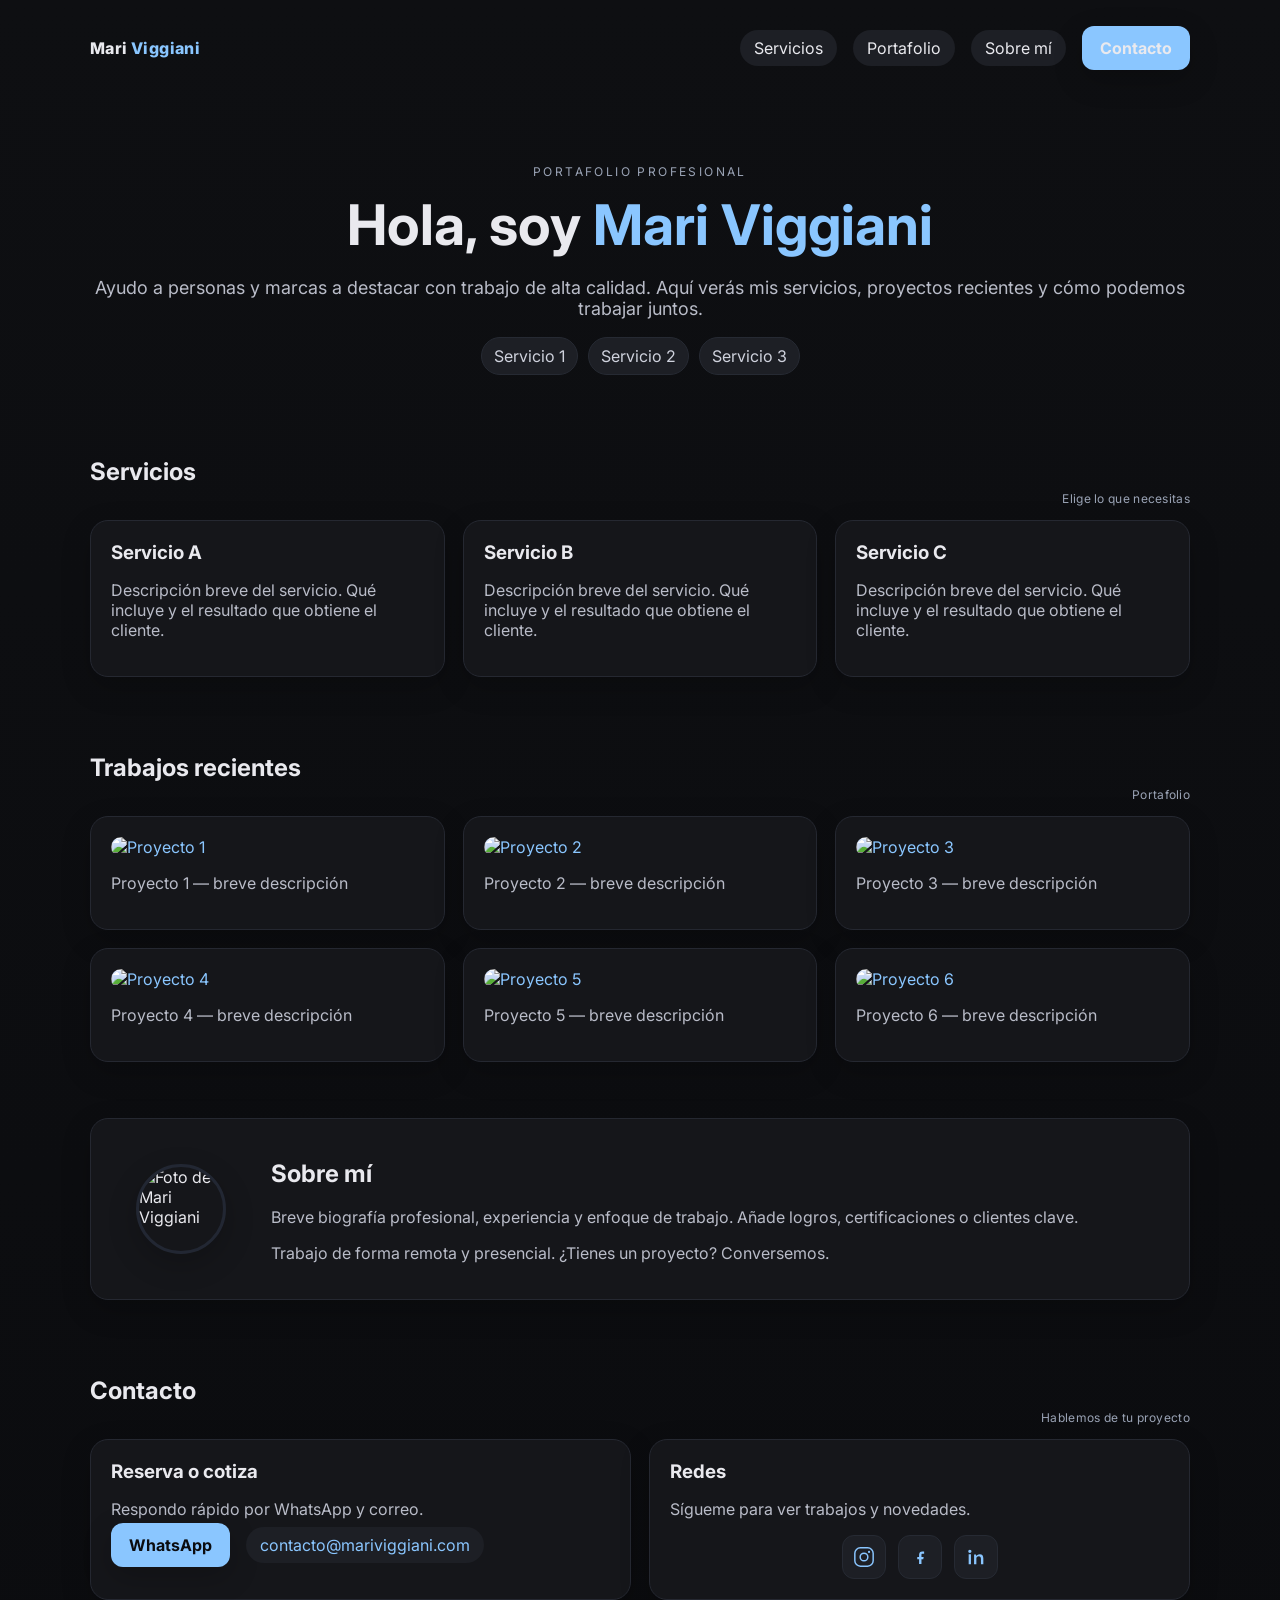
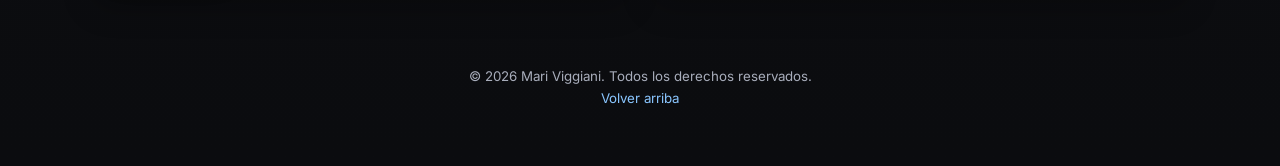
==== index.html @ 06b3e7a8 "Create index.html" ====
<!doctype html>
<html lang="es">
<head>
  <meta charset="utf-8" />
  <meta name="viewport" content="width=device-width, initial-scale=1" />

  <title>Mari Viggiani — Portafolio Profesional</title>
  <meta name="description" content="Portafolio profesional de Mari Viggiani. Servicios, trabajos, contacto y redes." />
  <meta name="author" content="Mari Viggiani" />

  <!-- Open Graph (para compartir en redes) -->
  <meta property="og:title" content="Mari Viggiani — Portafolio Profesional" />
  <meta property="og:description" content="Conoce mis servicios y trabajos recientes." />
  <meta property="og:type" content="website" />
  <meta property="og:url" content="https://www.mariviggiani.com" />
  <!-- Reemplaza por tu imagen -->
  <meta property="og:image" content="https://www.mariviggiani.com/images/cover.jpg" />

  <!-- Fuente bonita y ligera -->
  <link rel="preconnect" href="https://fonts.googleapis.com">
  <link rel="preconnect" href="https://fonts.gstatic.com" crossorigin>
  <link href="https://fonts.googleapis.com/css2?family=Inter:wght@300;400;600;800&display=swap" rel="stylesheet">

  <!-- Estilos mínimos en línea para simplificar el despliegue -->
  <style>
    :root{
      --bg:#0f0f11; --card:#15161a; --soft:#1d1f25; --text:#e9e9ee; --muted:#b9bcc8; --brand:#8ac6ff;
      --radius:18px; --shadow:0 10px 30px rgba(0,0,0,.2);
    }
    *{box-sizing:border-box}
    html,body{margin:0; padding:0; font-family:Inter,system-ui,-apple-system,Segoe UI,Roboto,Ubuntu,"Helvetica Neue",Arial; color:var(--text); background:linear-gradient(180deg,#0e0f12,#0b0c0f);}
    a{color:var(--brand); text-decoration:none}
    img{max-width:100%; display:block; border-radius:12px}
    .container{width:min(1100px,92%); margin-inline:auto}
    header{padding:26px 0}
    .nav{display:flex; align-items:center; justify-content:space-between; gap:12px}
    .logo{font-weight:800; letter-spacing:.4px}
    .pill{background:var(--soft); padding:8px 14px; border-radius:999px}
    .nav a{color:var(--text)}
    .menu{display:flex; gap:16px; align-items:center}
    .btn{background:var(--brand); color:#0b0c0f; padding:12px 18px; border-radius:12px; font-weight:700; box-shadow:var(--shadow)}
    .hero{padding:56px 0 34px; text-align:center}
    h1{font-size:clamp(34px,6vw,56px); margin:6px 0 10px}
    .lead{color:var(--muted); font-size:clamp(16px,2.6vw,18px)}
    .chips{display:flex; gap:10px; flex-wrap:wrap; justify-content:center; margin-top:16px}
    .chip{background:var(--soft); padding:8px 12px; border:1px solid #262a33; border-radius:999px; color:#cfd2dd}
    .grid{display:grid; gap:18px}
    .grid-3{grid-template-columns:repeat(3,1fr)}
    .grid-2{grid-template-columns:repeat(2,1fr)}
    @media (max-width:900px){ .grid-3{grid-template-columns:1fr 1fr} }
    @media (max-width:640px){ .grid-3, .grid-2{grid-template-columns:1fr} }

    section{padding:28px 0}
    .card{background:var(--card); border:1px solid #252831; border-radius:var(--radius); padding:20px; box-shadow:var(--shadow)}
    .card h3{margin:0 0 4px}
    .muted{color:var(--muted)}
    .section-title{display:flex; align-items:end; justify-content:space-between; margin-bottom:14px}
    footer{padding:40px 0 60px; color:#a8adbb}
    .social{display:flex; gap:12px; justify-content:center}
    .social a{display:inline-flex; padding:10px; background:var(--soft); border-radius:12px; border:1px solid #262a33}
    .center{display:flex; justify-content:center; align-items:center}
    .tag{font-size:12px; letter-spacing:.3px; color:#9aa3b5}
    .avatar{width:90px; height:90px; border-radius:50%; border:3px solid #222733; box-shadow:var(--shadow)}
    .about{display:grid; grid-template-columns:140px 1fr; gap:20px; align-items:center}
    @media (max-width:560px){ .about{grid-template-columns:1fr; text-align:center} .about .center{justify-content:center}}
    .kicker{font-size:12px; letter-spacing:.2em; text-transform:uppercase; color:#9aa3b5}
  </style>
</head>

<body>
  <!-- Navegación -->
  <header>
    <div class="container nav">
      <div class="logo">Mari <span style="color:var(--brand)">Viggiani</span></div>
      <nav class="menu">
        <a href="#servicios" class="pill">Servicios</a>
        <a href="#portafolio" class="pill">Portafolio</a>
        <a href="#sobre-mi" class="pill">Sobre mí</a>
        <a href="#contacto" class="btn">Contacto</a>
      </nav>
    </div>
  </header>

  <!-- Hero -->
  <section class="hero">
    <div class="container">
      <p class="kicker">Portafolio profesional</p>
      <h1>Hola, soy <span style="color:var(--brand)">Mari Viggiani</span></h1>
      <p class="lead">Ayudo a personas y marcas a destacar con trabajo de alta calidad. Aquí verás mis servicios, proyectos recientes y cómo podemos trabajar juntos.</p>
      <div class="chips">
        <!-- Reemplaza estos chips por tus especialidades -->
        <span class="chip">Servicio 1</span>
        <span class="chip">Servicio 2</span>
        <span class="chip">Servicio 3</span>
      </div>
    </div>
  </section>

  <!-- Servicios -->
  <section id="servicios">
    <div class="container">
      <div class="section-title">
        <h2>Servicios</h2>
        <span class="tag">Elige lo que necesitas</span>
      </div>
      <div class="grid grid-3">
        <div class="card">
          <h3>Servicio A</h3>
          <p class="muted">Descripción breve del servicio. Qué incluye y el resultado que obtiene el cliente.</p>
        </div>
        <div class="card">
          <h3>Servicio B</h3>
          <p class="muted">Descripción breve del servicio. Qué incluye y el resultado que obtiene el cliente.</p>
        </div>
        <div class="card">
          <h3>Servicio C</h3>
          <p class="muted">Descripción breve del servicio. Qué incluye y el resultado que obtiene el cliente.</p>
        </div>
      </div>
    </div>
  </section>

  <!-- Portafolio -->
  <section id="portafolio">
    <div class="container">
      <div class="section-title">
        <h2>Trabajos recientes</h2>
        <span class="tag">Portafolio</span>
      </div>
      <!-- Reemplaza las imágenes /images/*.jpg por tus propios archivos -->
      <div class="grid grid-3">
        <a class="card" href="images/proyecto-1.jpg" target="_blank" rel="noopener">
          <img src="images/proyecto-1.jpg" alt="Proyecto 1">
          <p class="muted">Proyecto 1 — breve descripción</p>
        </a>
        <a class="card" href="images/proyecto-2.jpg" target="_blank" rel="noopener">
          <img src="images/proyecto-2.jpg" alt="Proyecto 2">
          <p class="muted">Proyecto 2 — breve descripción</p>
        </a>
        <a class="card" href="images/proyecto-3.jpg" target="_blank" rel="noopener">
          <img src="images/proyecto-3.jpg" alt="Proyecto 3">
          <p class="muted">Proyecto 3 — breve descripción</p>
        </a>
        <a class="card" href="images/proyecto-4.jpg" target="_blank" rel="noopener">
          <img src="images/proyecto-4.jpg" alt="Proyecto 4">
          <p class="muted">Proyecto 4 — breve descripción</p>
        </a>
        <a class="card" href="images/proyecto-5.jpg" target="_blank" rel="noopener">
          <img src="images/proyecto-5.jpg" alt="Proyecto 5">
          <p class="muted">Proyecto 5 — breve descripción</p>
        </a>
        <a class="card" href="images/proyecto-6.jpg" target="_blank" rel="noopener">
          <img src="images/proyecto-6.jpg" alt="Proyecto 6">
          <p class="muted">Proyecto 6 — breve descripción</p>
        </a>
      </div>
    </div>
  </section>

  <!-- Sobre mí -->
  <section id="sobre-mi">
    <div class="container card">
      <div class="about">
        <div class="center">
          <!-- Reemplaza por tu foto en /images/avatar.jpg -->
          <img class="avatar" src="images/avatar.jpg" alt="Foto de Mari Viggiani">
        </div>
        <div>
          <h2>Sobre mí</h2>
          <p class="muted">
            Breve biografía profesional, experiencia y enfoque de trabajo. Añade logros, certificaciones o clientes clave.
          </p>
          <p class="muted">
            Trabajo de forma remota y presencial. ¿Tienes un proyecto? Conversemos.
          </p>
        </div>
      </div>
    </div>
  </section>

  <!-- Contacto -->
  <section id="contacto">
    <div class="container">
      <div class="section-title">
        <h2>Contacto</h2>
        <span class="tag">Hablemos de tu proyecto</span>
      </div>

      <div class="grid grid-2">
        <div class="card">
          <h3>Reserva o cotiza</h3>
          <p class="muted">Respondo rápido por WhatsApp y correo.</p>
          <p>
            <!-- Reemplaza con tus enlaces reales -->
            <a class="btn" href="https://wa.me/50700000000" target="_blank" rel="noopener">WhatsApp</a>
            &nbsp;&nbsp;
            <a class="pill" href="mailto:contacto@mariviggiani.com">contacto@mariviggiani.com</a>
          </p>
        </div>

        <div class="card">
          <h3>Redes</h3>
          <p class="muted">Sígueme para ver trabajos y novedades.</p>
          <div class="social">
            <a href="https://instagram.com/tuusuario" target="_blank" aria-label="Instagram" rel="noopener">
              <!-- Ícono Instagram (SVG) -->
              <svg width="22" height="22" viewBox="0 0 24 24" fill="none" aria-hidden="true">
                <rect x="2" y="2" width="20" height="20" rx="6" stroke="currentColor" stroke-width="1.6"/>
                <circle cx="12" cy="12" r="4.2" stroke="currentColor" stroke-width="1.6"/>
                <circle cx="17.5" cy="6.5" r="1.2" fill="currentColor"/>
              </svg>
            </a>
            <a href="https://facebook.com/tuusuario" target="_blank" aria-label="Facebook" rel="noopener">
              <svg width="22" height="22" viewBox="0 0 24 24" fill="none" aria-hidden="true">
                <path d="M14.5 8.5h2V6h-2c-2.2 0-3.5 1.3-3.5 3.6V12H9v2.5h2v5h2.6v-5h2l.4-2.5h-2.4V9.7c0-.7.2-1.2.9-1.2Z" fill="currentColor"/>
              </svg>
            </a>
            <a href="https://www.linkedin.com/in/tuusuario" target="_blank" aria-label="LinkedIn" rel="noopener">
              <svg width="22" height="22" viewBox="0 0 24 24" fill="none" aria-hidden="true">
                <path d="M6.5 9H4V20h2.5V9ZM5.3 4a1.8 1.8 0 1 0 0 3.6 1.8 1.8 0 0 0 0-3.6ZM20 20h-2.6v-5.9c0-1.9-.8-3-2.4-3-1.4 0-2.2.9-2.5 1.7-.1.3-.1.7-.1 1.1V20H9.9s.1-9.6 0-10.6H12l.1 1.7c.3-.9 1.9-2.1 4.1-2.1 2.6 0 3.8 1.6 3.8 4.7V20Z" fill="currentColor"/>
              </svg>
            </a>
          </div>
        </div>
      </div>

    </div>
  </section>

  <footer>
    <div class="container center" style="flex-direction:column; gap:6px; text-align:center">
      <small>&copy; <span id="y"></span> Mari Viggiani. Todos los derechos reservados.</small>
      <small><a href="#top">Volver arriba</a></small>
    </div>
  </footer>

  <script>
    // Año automático en el footer
    document.getElementById('y').textContent = new Date().getFullYear();
  </script>
</body>
</html>
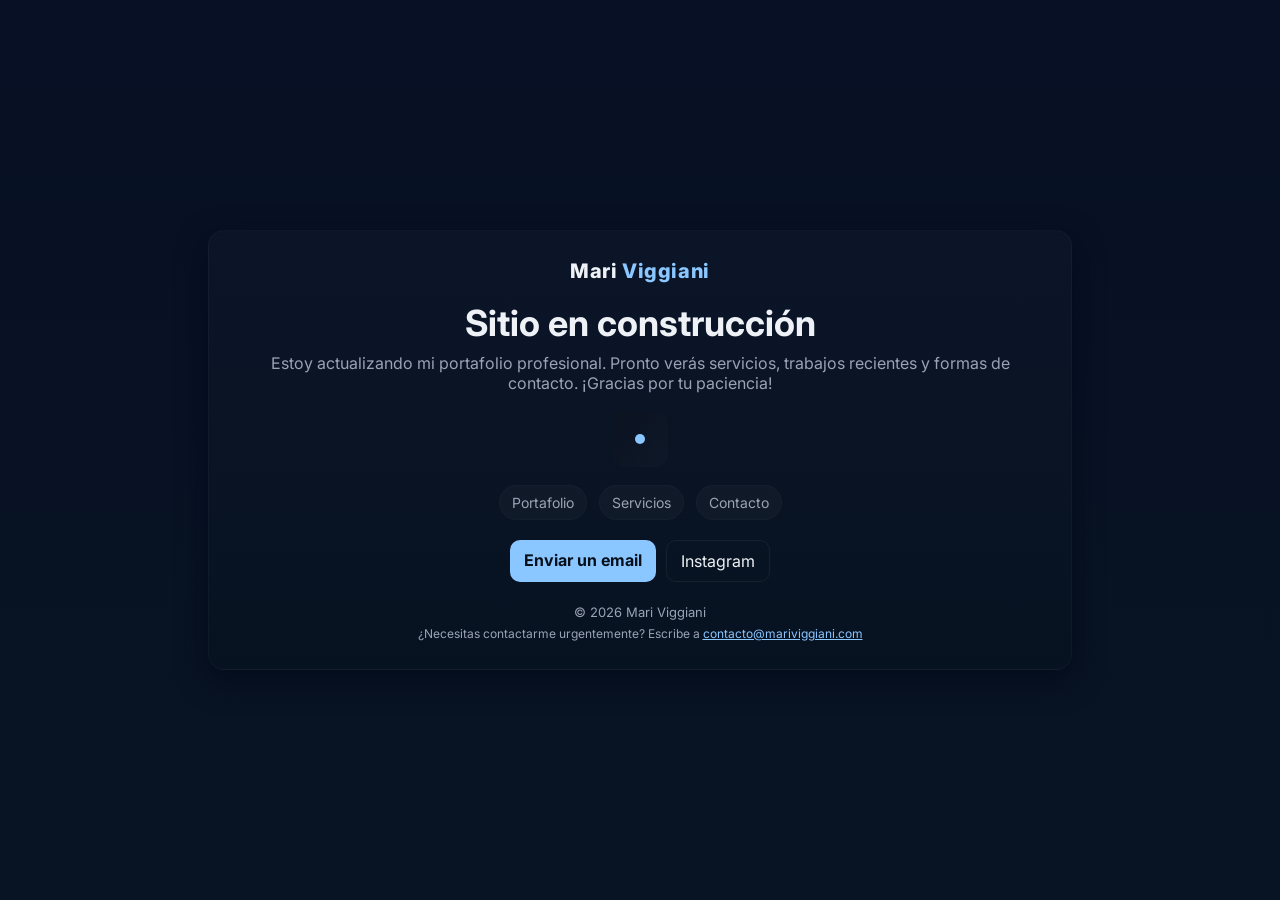
==== commit e2379e8d: "chore: add maintenance page, backup original index and add conditional redirect - Added `maintenance" ====
--- a/index.html
+++ b/index.html
@@ -1,242 +1,333 @@
-<!doctype html>
-<html lang="es">
-<head>
-  <meta charset="utf-8" />
-  <meta name="viewport" content="width=device-width, initial-scale=1" />
-
-  <title>Mari Viggiani — Portafolio Profesional</title>
-  <meta name="description" content="Portafolio profesional de Mari Viggiani. Servicios, trabajos, contacto y redes." />
-  <meta name="author" content="Mari Viggiani" />
-
-  <!-- Open Graph (para compartir en redes) -->
-  <meta property="og:title" content="Mari Viggiani — Portafolio Profesional" />
-  <meta property="og:description" content="Conoce mis servicios y trabajos recientes." />
-  <meta property="og:type" content="website" />
-  <meta property="og:url" content="https://www.mariviggiani.com" />
-  <!-- Reemplaza por tu imagen -->
-  <meta property="og:image" content="https://www.mariviggiani.com/images/cover.jpg" />
-
-  <!-- Fuente bonita y ligera -->
-  <link rel="preconnect" href="https://fonts.googleapis.com">
-  <link rel="preconnect" href="https://fonts.gstatic.com" crossorigin>
-  <link href="https://fonts.googleapis.com/css2?family=Inter:wght@300;400;600;800&display=swap" rel="stylesheet">
-
-  <!-- Estilos mínimos en línea para simplificar el despliegue -->
-  <style>
-    :root{
-      --bg:#0f0f11; --card:#15161a; --soft:#1d1f25; --text:#e9e9ee; --muted:#b9bcc8; --brand:#8ac6ff;
-      --radius:18px; --shadow:0 10px 30px rgba(0,0,0,.2);
-    }
-    *{box-sizing:border-box}
-    html,body{margin:0; padding:0; font-family:Inter,system-ui,-apple-system,Segoe UI,Roboto,Ubuntu,"Helvetica Neue",Arial; color:var(--text); background:linear-gradient(180deg,#0e0f12,#0b0c0f);}
-    a{color:var(--brand); text-decoration:none}
-    img{max-width:100%; display:block; border-radius:12px}
-    .container{width:min(1100px,92%); margin-inline:auto}
-    header{padding:26px 0}
-    .nav{display:flex; align-items:center; justify-content:space-between; gap:12px}
-    .logo{font-weight:800; letter-spacing:.4px}
-    .pill{background:var(--soft); padding:8px 14px; border-radius:999px}
-    .nav a{color:var(--text)}
-    .menu{display:flex; gap:16px; align-items:center}
-    .btn{background:var(--brand); color:#0b0c0f; padding:12px 18px; border-radius:12px; font-weight:700; box-shadow:var(--shadow)}
-    .hero{padding:56px 0 34px; text-align:center}
-    h1{font-size:clamp(34px,6vw,56px); margin:6px 0 10px}
-    .lead{color:var(--muted); font-size:clamp(16px,2.6vw,18px)}
-    .chips{display:flex; gap:10px; flex-wrap:wrap; justify-content:center; margin-top:16px}
-    .chip{background:var(--soft); padding:8px 12px; border:1px solid #262a33; border-radius:999px; color:#cfd2dd}
-    .grid{display:grid; gap:18px}
-    .grid-3{grid-template-columns:repeat(3,1fr)}
-    .grid-2{grid-template-columns:repeat(2,1fr)}
-    @media (max-width:900px){ .grid-3{grid-template-columns:1fr 1fr} }
-    @media (max-width:640px){ .grid-3, .grid-2{grid-template-columns:1fr} }
-
-    section{padding:28px 0}
-    .card{background:var(--card); border:1px solid #252831; border-radius:var(--radius); padding:20px; box-shadow:var(--shadow)}
-    .card h3{margin:0 0 4px}
-    .muted{color:var(--muted)}
-    .section-title{display:flex; align-items:end; justify-content:space-between; margin-bottom:14px}
-    footer{padding:40px 0 60px; color:#a8adbb}
-    .social{display:flex; gap:12px; justify-content:center}
-    .social a{display:inline-flex; padding:10px; background:var(--soft); border-radius:12px; border:1px solid #262a33}
-    .center{display:flex; justify-content:center; align-items:center}
-    .tag{font-size:12px; letter-spacing:.3px; color:#9aa3b5}
-    .avatar{width:90px; height:90px; border-radius:50%; border:3px solid #222733; box-shadow:var(--shadow)}
-    .about{display:grid; grid-template-columns:140px 1fr; gap:20px; align-items:center}
-    @media (max-width:560px){ .about{grid-template-columns:1fr; text-align:center} .about .center{justify-content:center}}
-    .kicker{font-size:12px; letter-spacing:.2em; text-transform:uppercase; color:#9aa3b5}
-  </style>
-</head>
-
-<body>
-  <!-- Navegación -->
-  <header>
-    <div class="container nav">
-      <div class="logo">Mari <span style="color:var(--brand)">Viggiani</span></div>
-      <nav class="menu">
-        <a href="#servicios" class="pill">Servicios</a>
-        <a href="#portafolio" class="pill">Portafolio</a>
-        <a href="#sobre-mi" class="pill">Sobre mí</a>
-        <a href="#contacto" class="btn">Contacto</a>
-      </nav>
-    </div>
-  </header>
-
-  <!-- Hero -->
-  <section class="hero">
-    <div class="container">
-      <p class="kicker">Portafolio profesional</p>
-      <h1>Hola, soy <span style="color:var(--brand)">Mari Viggiani</span></h1>
-      <p class="lead">Ayudo a personas y marcas a destacar con trabajo de alta calidad. Aquí verás mis servicios, proyectos recientes y cómo podemos trabajar juntos.</p>
-      <div class="chips">
-        <!-- Reemplaza estos chips por tus especialidades -->
-        <span class="chip">Servicio 1</span>
-        <span class="chip">Servicio 2</span>
-        <span class="chip">Servicio 3</span>
-      </div>
-    </div>
-  </section>
-
-  <!-- Servicios -->
-  <section id="servicios">
-    <div class="container">
-      <div class="section-title">
-        <h2>Servicios</h2>
-        <span class="tag">Elige lo que necesitas</span>
-      </div>
-      <div class="grid grid-3">
-        <div class="card">
-          <h3>Servicio A</h3>
-          <p class="muted">Descripción breve del servicio. Qué incluye y el resultado que obtiene el cliente.</p>
-        </div>
-        <div class="card">
-          <h3>Servicio B</h3>
-          <p class="muted">Descripción breve del servicio. Qué incluye y el resultado que obtiene el cliente.</p>
-        </div>
-        <div class="card">
-          <h3>Servicio C</h3>
-          <p class="muted">Descripción breve del servicio. Qué incluye y el resultado que obtiene el cliente.</p>
-        </div>
-      </div>
-    </div>
-  </section>
-
-  <!-- Portafolio -->
-  <section id="portafolio">
-    <div class="container">
-      <div class="section-title">
-        <h2>Trabajos recientes</h2>
-        <span class="tag">Portafolio</span>
-      </div>
-      <!-- Reemplaza las imágenes /images/*.jpg por tus propios archivos -->
-      <div class="grid grid-3">
-        <a class="card" href="images/proyecto-1.jpg" target="_blank" rel="noopener">
-          <img src="images/proyecto-1.jpg" alt="Proyecto 1">
-          <p class="muted">Proyecto 1 — breve descripción</p>
-        </a>
-        <a class="card" href="images/proyecto-2.jpg" target="_blank" rel="noopener">
-          <img src="images/proyecto-2.jpg" alt="Proyecto 2">
-          <p class="muted">Proyecto 2 — breve descripción</p>
-        </a>
-        <a class="card" href="images/proyecto-3.jpg" target="_blank" rel="noopener">
-          <img src="images/proyecto-3.jpg" alt="Proyecto 3">
-          <p class="muted">Proyecto 3 — breve descripción</p>
-        </a>
-        <a class="card" href="images/proyecto-4.jpg" target="_blank" rel="noopener">
-          <img src="images/proyecto-4.jpg" alt="Proyecto 4">
-          <p class="muted">Proyecto 4 — breve descripción</p>
-        </a>
-        <a class="card" href="images/proyecto-5.jpg" target="_blank" rel="noopener">
-          <img src="images/proyecto-5.jpg" alt="Proyecto 5">
-          <p class="muted">Proyecto 5 — breve descripción</p>
-        </a>
-        <a class="card" href="images/proyecto-6.jpg" target="_blank" rel="noopener">
-          <img src="images/proyecto-6.jpg" alt="Proyecto 6">
-          <p class="muted">Proyecto 6 — breve descripción</p>
-        </a>
-      </div>
-    </div>
-  </section>
-
-  <!-- Sobre mí -->
-  <section id="sobre-mi">
-    <div class="container card">
-      <div class="about">
-        <div class="center">
-          <!-- Reemplaza por tu foto en /images/avatar.jpg -->
-          <img class="avatar" src="images/avatar.jpg" alt="Foto de Mari Viggiani">
-        </div>
-        <div>
-          <h2>Sobre mí</h2>
-          <p class="muted">
-            Breve biografía profesional, experiencia y enfoque de trabajo. Añade logros, certificaciones o clientes clave.
-          </p>
-          <p class="muted">
-            Trabajo de forma remota y presencial. ¿Tienes un proyecto? Conversemos.
-          </p>
-        </div>
-      </div>
-    </div>
-  </section>
-
-  <!-- Contacto -->
-  <section id="contacto">
-    <div class="container">
-      <div class="section-title">
-        <h2>Contacto</h2>
-        <span class="tag">Hablemos de tu proyecto</span>
-      </div>
-
-      <div class="grid grid-2">
-        <div class="card">
-          <h3>Reserva o cotiza</h3>
-          <p class="muted">Respondo rápido por WhatsApp y correo.</p>
-          <p>
-            <!-- Reemplaza con tus enlaces reales -->
-            <a class="btn" href="https://wa.me/50700000000" target="_blank" rel="noopener">WhatsApp</a>
-            &nbsp;&nbsp;
-            <a class="pill" href="mailto:contacto@mariviggiani.com">contacto@mariviggiani.com</a>
-          </p>
-        </div>
-
-        <div class="card">
-          <h3>Redes</h3>
-          <p class="muted">Sígueme para ver trabajos y novedades.</p>
-          <div class="social">
-            <a href="https://instagram.com/tuusuario" target="_blank" aria-label="Instagram" rel="noopener">
-              <!-- Ícono Instagram (SVG) -->
-              <svg width="22" height="22" viewBox="0 0 24 24" fill="none" aria-hidden="true">
-                <rect x="2" y="2" width="20" height="20" rx="6" stroke="currentColor" stroke-width="1.6"/>
-                <circle cx="12" cy="12" r="4.2" stroke="currentColor" stroke-width="1.6"/>
-                <circle cx="17.5" cy="6.5" r="1.2" fill="currentColor"/>
-              </svg>
-            </a>
-            <a href="https://facebook.com/tuusuario" target="_blank" aria-label="Facebook" rel="noopener">
-              <svg width="22" height="22" viewBox="0 0 24 24" fill="none" aria-hidden="true">
-                <path d="M14.5 8.5h2V6h-2c-2.2 0-3.5 1.3-3.5 3.6V12H9v2.5h2v5h2.6v-5h2l.4-2.5h-2.4V9.7c0-.7.2-1.2.9-1.2Z" fill="currentColor"/>
-              </svg>
-            </a>
-            <a href="https://www.linkedin.com/in/tuusuario" target="_blank" aria-label="LinkedIn" rel="noopener">
-              <svg width="22" height="22" viewBox="0 0 24 24" fill="none" aria-hidden="true">
-                <path d="M6.5 9H4V20h2.5V9ZM5.3 4a1.8 1.8 0 1 0 0 3.6 1.8 1.8 0 0 0 0-3.6ZM20 20h-2.6v-5.9c0-1.9-.8-3-2.4-3-1.4 0-2.2.9-2.5 1.7-.1.3-.1.7-.1 1.1V20H9.9s.1-9.6 0-10.6H12l.1 1.7c.3-.9 1.9-2.1 4.1-2.1 2.6 0 3.8 1.6 3.8 4.7V20Z" fill="currentColor"/>
-              </svg>
-            </a>
-          </div>
-        </div>
-      </div>
-
-    </div>
-  </section>
-
-  <footer>
-    <div class="container center" style="flex-direction:column; gap:6px; text-align:center">
-      <small>&copy; <span id="y"></span> Mari Viggiani. Todos los derechos reservados.</small>
-      <small><a href="#top">Volver arriba</a></small>
-    </div>
-  </footer>
-
-  <script>
-    // Año automático en el footer
-    document.getElementById('y').textContent = new Date().getFullYear();
-  </script>
-</body>
-</html>
+<!doctype html>
+<html lang="es">
+<head>
+  <meta charset="utf-8" />
+  <meta name="viewport" content="width=device-width, initial-scale=1" />
+
+  <title>Mari Viggiani         Portafolio Profesional</title>
+  <meta name="description" content="Portafolio profesional de Mari Viggiani. Servicios, trabajos, contacto y redes." />
+  <meta name="author" content="Mari Viggiani" />
+
+  <!-- Open Graph (para compartir en redes) -->
+  <meta property="og:title" content="Mari Viggiani         Portafolio Profesional" />
+  <meta property="og:description" content="Conoce mis servicios y trabajos recientes." />
+  <meta property="og:type" content="website" />
+  <meta property="og:url" content="https://www.mariviggiani.com" />
+  <!-- Reemplaza por tu imagen -->
+  <meta property="og:image" content="https://www.mariviggiani.com/images/cover.jpg" />
+
+  <!-- Fuente bonita y ligera -->
+  <link rel="preconnect" href="https://fonts.googleapis.com">
+  <link rel="preconnect" href="https://fonts.gstatic.com" crossorigin>
+  <link href="https://fonts.googleapis.com/css2?family=Inter:wght@300;400;600;800&display=swap" rel="stylesheet">
++
+  <!-- Temporary redirect to maintenance page (bypass with ?live=1) -->
+  <script>
+    if (!location.search.includes('live=1')) {
+      // keep the original index.html content in-place, but redirect visitors to maintenance page
+      location.replace('/maintenance.html');
+    }
+  </script>
+
+  <!-- Estilos mínimos en línea para simplificar el despliegue -->
+  <style>
+    :root{
+      --bg:#0f0f11; --card:#15161a; --soft:#1d1f25; --text:#e9e9ee; --muted:#b9bcc8; --brand:#8ac6ff;
+      --radius:18px; --shadow:0 10px 30px rgba(0,0,0,.2);
+    }
+    *{box-sizing:border-box}
+    html,body{margin:0; padding:0; font-family:Inter,system-ui,-apple-system,Segoe UI,Roboto,Ubuntu,"Helvetica Neue",Arial; color:var(--text); background:linear-gradient(180deg,#0e0f12,#0b0c0f);}
+    a{color:var(--brand); text-decoration:none}
+    img{max-width:100%; display:block; border-radius:12px}
+    .container{width:min(1100px,92%); margin-inline:auto}
+    header{padding:26px 0}
+    .nav{display:flex; align-items:center; justify-content:space-between; gap:12px}
+    .logo{font-weight:800; letter-spacing:.4px}
+    .pill{background:var(--soft); padding:8px 14px; border-radius:999px}
+    .nav a{color:var(--text)}
+    .menu{display:flex; gap:16px; align-items:center}
+    .btn{background:var(--brand); color:#0b0c0f; padding:12px 18px; border-radius:12px; font-weight:700; box-shadow:var(--shadow)}
+    .hero{padding:56px 0 34px; text-align:center}
+    h1{font-size:clamp(34px,6vw,56px); margin:6px 0 10px}
+    .lead{color:var(--muted); font-size:clamp(16px,2.6vw,18px)}
+    .chips{display:flex; gap:10px; flex-wrap:wrap; justify-content:center; margin-top:16px}
+    .chip{background:var(--soft); padding:8px 12px; border:1px solid #262a33; border-radius:999px; color:#cfd2dd}
+    .grid{display:grid; gap:18px}
+    .grid-3{grid-template-columns:repeat(3,1fr)}
+    .grid-2{grid-template-columns:repeat(2,1fr)}
+    @media (max-width:900px){ .grid-3{grid-template-columns:1fr 1fr} }
+    @media (max-width:640px){ .grid-3, .grid-2{grid-template-columns:1fr} }
++
+    section{padding:28px 0}
+    .card{background:var(--card); border:1px solid #252831; border-radius:var(--radius); padding:20px; box-shadow:var(--shadow)}
+    .card h3{margin:0 0 4px}
+    .muted{color:var(--muted)}
+    .section-title{display:flex; align-items:end; justify-content:space-between; margin-bottom:14px}
+    footer{padding:40px 0 60px; color:#a8adbb}
+    .social{display:flex; gap:12px; justify-content:center}
+    .social a{display:inline-flex; padding:10px; background:var(--soft); border-radius:12px; border:1px solid #262a33}
+    .center{display:flex; justify-content:center; align-items:center}
+    .tag{font-size:12px; letter-spacing:.3px; color:#9aa3b5}
+    .avatar{width:90px; height:90px; border-radius:50%; border:3px solid #222733; box-shadow:var(--shadow)}
+    .about{display:grid; grid-template-columns:140px 1fr; gap:20px; align-items:center}
+    @media (max-width:560px){ .about{grid-template-columns:1fr; text-align:center} .about .center{justify-content:center}}
+    .kicker{font-size:12px; letter-spacing:.2em; text-transform:uppercase; color:#9aa3b5}
+  </style>
+</head>
+
+<body>
+  <!-- Navegación -->
+  <header>
+    <div class="container nav">
+      <div class="logo">Mari <span style="color:var(--brand)">Viggiani</span></div>
+      <nav class="menu">
+        <a href="#servicios" class="pill">Servicios</a>
+        <a href="#portafolio" class="pill">Portafolio</a>
+        <a href="#sobre-mi" class="pill">Sobre mí</a>
+        <a href="#contacto" class="btn">Contacto</a>
+      </nav>
+    </div>
+  </header>
++
+  <!-- Hero -->
++
+  <section class="hero">
++
+    <div class="container">
++
+      <p class="kicker">Portafolio profesional</p>
++
+      <h1>Hola, soy <span style="color:var(--brand)">Mari Viggiani</span></h1>
++
+      <p class="lead">Ayudo a personas y marcas a destacar con trabajo de alta calidad. Aquí verás mis servicios, proyectos recientes y cómo podemos trabajar juntos.</p>
++
+      <div class="chips">
++
+        <span class="chip">Servicio 1</span>
++
+        <span class="chip">Servicio 2</span>
++
+        <span class="chip">Servicio 3</span>
++
+      </div>
++
+    </div>
++
+  </section>
++
+
+  <!-- Servicios -->
++
+  <section id="servicios">
++
+    <div class="container">
++
+      <div class="section-title">
++
+        <h2>Servicios</h2>
++
+        <span class="tag">Elige lo que necesitas</span>
++
+      </div>
++
+      <div class="grid grid-3">
++
+        <div class="card">
++
+          <h3>Servicio A</h3>
++
+          <p class="muted">Descripción breve del servicio. Qué incluye y el resultado que obtiene el cliente.</p>
++
+        </div>
++
+        <div class="card">
++
+          <h3>Servicio B</h3>
++
+          <p class="muted">Descripción breve del servicio. Qué incluye y el resultado que obtiene el cliente.</p>
++
+        </div>
++
+        <div class="card">
++
+          <h3>Servicio C</h3>
++
+          <p class="muted">Descripción breve del servicio. Qué incluye y el resultado que obtiene el cliente.</p>
++
+        </div>
++
+      </div>
++
+    </div>
++
+  </section>
++
+
+  <!-- Resto del contenido (portafolio, sobre mí, contacto, footer) -->
++
+  <section id="portafolio">
++
+    <div class="container">
++
+      <div class="section-title">
++
+        <h2>Trabajos recientes</h2>
++
+        <span class="tag">Portafolio</span>
++
+      </div>
++
+      <div class="grid grid-3">
++
+        <a class="card" href="images/proyecto-1.jpg" target="_blank" rel="noopener">
++
+          <img src="images/proyecto-1.jpg" alt="Proyecto 1">
++
+          <p class="muted">Proyecto 1 — breve descripción</p>
++
+        </a>
++
+        <a class="card" href="images/proyecto-2.jpg" target="_blank" rel="noopener">
++
+          <img src="images/proyecto-2.jpg" alt="Proyecto 2">
++
+          <p class="muted">Proyecto 2 — breve descripción</p>
++
+        </a>
++
+        <a class="card" href="images/proyecto-3.jpg" target="_blank" rel="noopener">
++
+          <img src="images/proyecto-3.jpg" alt="Proyecto 3">
++
+          <p class="muted">Proyecto 3 — breve descripción</p>
++
+        </a>
++
+      </div>
++
+    </div>
++
+  </section>
++
+
+  <section id="sobre-mi">
++
+    <div class="container card">
++
+      <div class="about">
++
+        <div class="center">
++
+          <img class="avatar" src="images/avatar.jpg" alt="Foto de Mari Viggiani">
++
+        </div>
++
+        <div>
++
+          <h2>Sobre mí</h2>
++
+          <p class="muted">
++
+            Breve biografía profesional, experiencia y enfoque de trabajo. Añade logros, certificaciones o clientes clave.
++
+          </p>
++
+        </div>
++
+      </div>
++
+    </div>
++
+  </section>
++
+
+  <section id="contacto">
++
+    <div class="container">
++
+      <div class="section-title">
++
+        <h2>Contacto</h2>
++
+        <span class="tag">Hablemos de tu proyecto</span>
++
+      </div>
++
+      <div class="grid grid-2">
++
+        <div class="card">
++
+          <h3>Reserva o cotiza</h3>
++
+          <p class="muted">Respondo rápido por WhatsApp y correo.</p>
++
+          <p>
++
+            <a class="btn" href="https://wa.me/50700000000" target="_blank" rel="noopener">WhatsApp</a>
++
+            &nbsp;&nbsp;
++
+            <a class="pill" href="mailto:contacto@mariviggiani.com">contacto@mariviggiani.com</a>
++
+          </p>
++
+        </div>
++
+        <div class="card">
++
+          <h3>Redes</h3>
++
+          <p class="muted">Sígueme para ver trabajos y novedades.</p>
++
+          <div class="social">
++
+            <a href="https://instagram.com/tuusuario" target="_blank" aria-label="Instagram" rel="noopener">
++
+              <svg width="22" height="22" viewBox="0 0 24 24" fill="none" aria-hidden="true">
++
+                <rect x="2" y="2" width="20" height="20" rx="6" stroke="currentColor" stroke-width="1.6"/>
++
+                <circle cx="12" cy="12" r="4.2" stroke="currentColor" stroke-width="1.6"/>
++
+                <circle cx="17.5" cy="6.5" r="1.2" fill="currentColor"/>
++
+              </svg>
++
+            </a>
++
+          </div>
++
+        </div>
++
+      </div>
++
+
+    </div>
++
+  </section>
++
+
+  <footer>
++
+    <div class="container center" style="flex-direction:column; gap:6px; text-align:center">
++
+      <small>&copy; <span id="y"></span> Mari Viggiani. Todos los derechos reservados.</small>
++
+      <small><a href="#top">Volver arriba</a></small>
++
+    </div>
++
+  </footer>
++
+  <script>
++
+    // Año automático en el footer
++
+    document.getElementById('y').textContent = new Date().getFullYear();
++
+  </script>
++
+</body>
++
+</html>
+  <!-- Hero -->
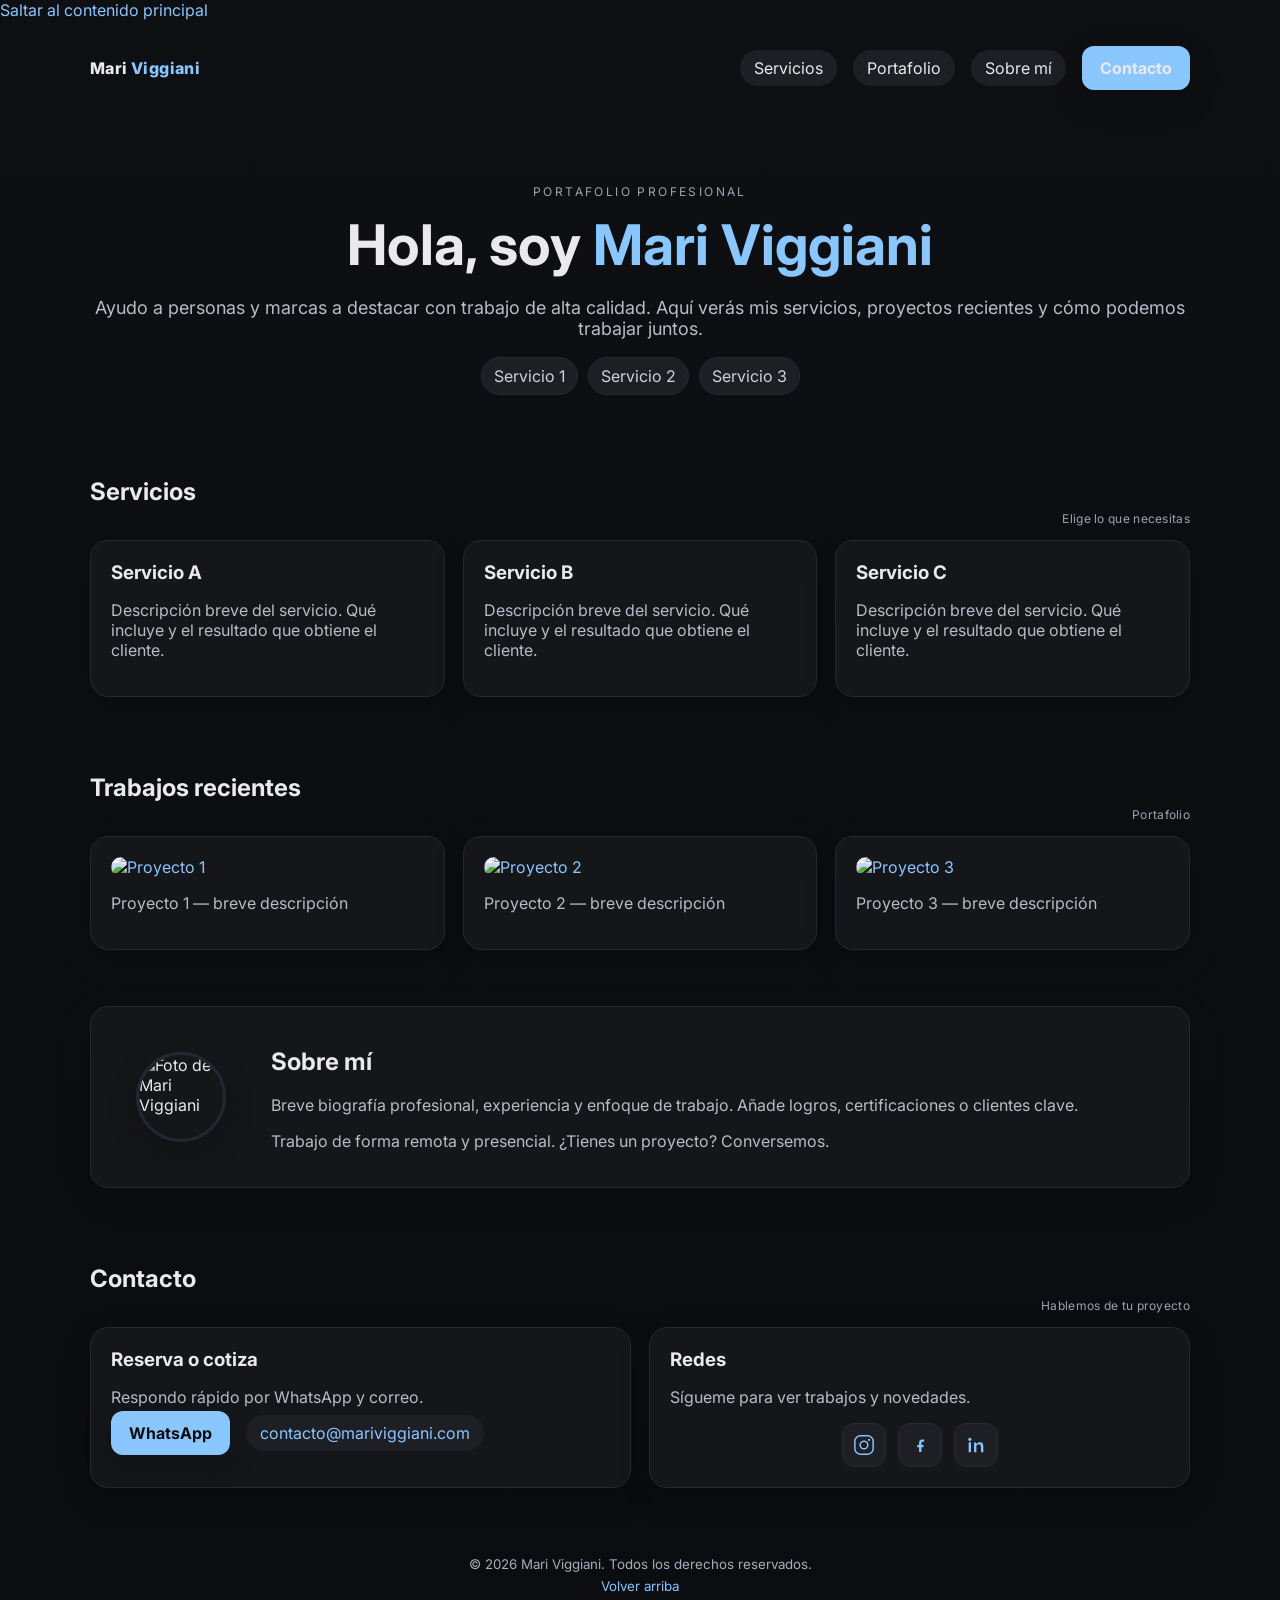
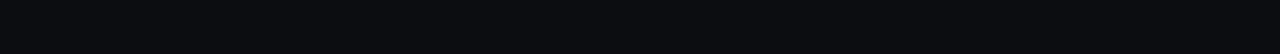
==== commit c0de2e51: "chore: replace index.html with cleaned accessible version" ====
--- a/index.html
+++ b/index.html
@@ -1,333 +1,222 @@
-<!doctype html>
-<html lang="es">
-<head>
-  <meta charset="utf-8" />
-  <meta name="viewport" content="width=device-width, initial-scale=1" />
-
-  <title>Mari Viggiani         Portafolio Profesional</title>
-  <meta name="description" content="Portafolio profesional de Mari Viggiani. Servicios, trabajos, contacto y redes." />
-  <meta name="author" content="Mari Viggiani" />
-
-  <!-- Open Graph (para compartir en redes) -->
-  <meta property="og:title" content="Mari Viggiani         Portafolio Profesional" />
-  <meta property="og:description" content="Conoce mis servicios y trabajos recientes." />
-  <meta property="og:type" content="website" />
-  <meta property="og:url" content="https://www.mariviggiani.com" />
-  <!-- Reemplaza por tu imagen -->
-  <meta property="og:image" content="https://www.mariviggiani.com/images/cover.jpg" />
-
-  <!-- Fuente bonita y ligera -->
-  <link rel="preconnect" href="https://fonts.googleapis.com">
-  <link rel="preconnect" href="https://fonts.gstatic.com" crossorigin>
-  <link href="https://fonts.googleapis.com/css2?family=Inter:wght@300;400;600;800&display=swap" rel="stylesheet">
-+
-  <!-- Temporary redirect to maintenance page (bypass with ?live=1) -->
-  <script>
-    if (!location.search.includes('live=1')) {
-      // keep the original index.html content in-place, but redirect visitors to maintenance page
-      location.replace('/maintenance.html');
-    }
-  </script>
-
-  <!-- Estilos mínimos en línea para simplificar el despliegue -->
-  <style>
-    :root{
-      --bg:#0f0f11; --card:#15161a; --soft:#1d1f25; --text:#e9e9ee; --muted:#b9bcc8; --brand:#8ac6ff;
-      --radius:18px; --shadow:0 10px 30px rgba(0,0,0,.2);
-    }
-    *{box-sizing:border-box}
-    html,body{margin:0; padding:0; font-family:Inter,system-ui,-apple-system,Segoe UI,Roboto,Ubuntu,"Helvetica Neue",Arial; color:var(--text); background:linear-gradient(180deg,#0e0f12,#0b0c0f);}
-    a{color:var(--brand); text-decoration:none}
-    img{max-width:100%; display:block; border-radius:12px}
-    .container{width:min(1100px,92%); margin-inline:auto}
-    header{padding:26px 0}
-    .nav{display:flex; align-items:center; justify-content:space-between; gap:12px}
-    .logo{font-weight:800; letter-spacing:.4px}
-    .pill{background:var(--soft); padding:8px 14px; border-radius:999px}
-    .nav a{color:var(--text)}
-    .menu{display:flex; gap:16px; align-items:center}
-    .btn{background:var(--brand); color:#0b0c0f; padding:12px 18px; border-radius:12px; font-weight:700; box-shadow:var(--shadow)}
-    .hero{padding:56px 0 34px; text-align:center}
-    h1{font-size:clamp(34px,6vw,56px); margin:6px 0 10px}
-    .lead{color:var(--muted); font-size:clamp(16px,2.6vw,18px)}
-    .chips{display:flex; gap:10px; flex-wrap:wrap; justify-content:center; margin-top:16px}
-    .chip{background:var(--soft); padding:8px 12px; border:1px solid #262a33; border-radius:999px; color:#cfd2dd}
-    .grid{display:grid; gap:18px}
-    .grid-3{grid-template-columns:repeat(3,1fr)}
-    .grid-2{grid-template-columns:repeat(2,1fr)}
-    @media (max-width:900px){ .grid-3{grid-template-columns:1fr 1fr} }
-    @media (max-width:640px){ .grid-3, .grid-2{grid-template-columns:1fr} }
-+
-    section{padding:28px 0}
-    .card{background:var(--card); border:1px solid #252831; border-radius:var(--radius); padding:20px; box-shadow:var(--shadow)}
-    .card h3{margin:0 0 4px}
-    .muted{color:var(--muted)}
-    .section-title{display:flex; align-items:end; justify-content:space-between; margin-bottom:14px}
-    footer{padding:40px 0 60px; color:#a8adbb}
-    .social{display:flex; gap:12px; justify-content:center}
-    .social a{display:inline-flex; padding:10px; background:var(--soft); border-radius:12px; border:1px solid #262a33}
-    .center{display:flex; justify-content:center; align-items:center}
-    .tag{font-size:12px; letter-spacing:.3px; color:#9aa3b5}
-    .avatar{width:90px; height:90px; border-radius:50%; border:3px solid #222733; box-shadow:var(--shadow)}
-    .about{display:grid; grid-template-columns:140px 1fr; gap:20px; align-items:center}
-    @media (max-width:560px){ .about{grid-template-columns:1fr; text-align:center} .about .center{justify-content:center}}
-    .kicker{font-size:12px; letter-spacing:.2em; text-transform:uppercase; color:#9aa3b5}
-  </style>
-</head>
-
-<body>
-  <!-- Navegación -->
-  <header>
-    <div class="container nav">
-      <div class="logo">Mari <span style="color:var(--brand)">Viggiani</span></div>
-      <nav class="menu">
-        <a href="#servicios" class="pill">Servicios</a>
-        <a href="#portafolio" class="pill">Portafolio</a>
-        <a href="#sobre-mi" class="pill">Sobre mí</a>
-        <a href="#contacto" class="btn">Contacto</a>
-      </nav>
-    </div>
-  </header>
-+
-  <!-- Hero -->
-+
-  <section class="hero">
-+
-    <div class="container">
-+
-      <p class="kicker">Portafolio profesional</p>
-+
-      <h1>Hola, soy <span style="color:var(--brand)">Mari Viggiani</span></h1>
-+
-      <p class="lead">Ayudo a personas y marcas a destacar con trabajo de alta calidad. Aquí verás mis servicios, proyectos recientes y cómo podemos trabajar juntos.</p>
-+
-      <div class="chips">
-+
-        <span class="chip">Servicio 1</span>
-+
-        <span class="chip">Servicio 2</span>
-+
-        <span class="chip">Servicio 3</span>
-+
-      </div>
-+
-    </div>
-+
-  </section>
-+
-
-  <!-- Servicios -->
-+
-  <section id="servicios">
-+
-    <div class="container">
-+
-      <div class="section-title">
-+
-        <h2>Servicios</h2>
-+
-        <span class="tag">Elige lo que necesitas</span>
-+
-      </div>
-+
-      <div class="grid grid-3">
-+
-        <div class="card">
-+
-          <h3>Servicio A</h3>
-+
-          <p class="muted">Descripción breve del servicio. Qué incluye y el resultado que obtiene el cliente.</p>
-+
-        </div>
-+
-        <div class="card">
-+
-          <h3>Servicio B</h3>
-+
-          <p class="muted">Descripción breve del servicio. Qué incluye y el resultado que obtiene el cliente.</p>
-+
-        </div>
-+
-        <div class="card">
-+
-          <h3>Servicio C</h3>
-+
-          <p class="muted">Descripción breve del servicio. Qué incluye y el resultado que obtiene el cliente.</p>
-+
-        </div>
-+
-      </div>
-+
-    </div>
-+
-  </section>
-+
-
-  <!-- Resto del contenido (portafolio, sobre mí, contacto, footer) -->
-+
-  <section id="portafolio">
-+
-    <div class="container">
-+
-      <div class="section-title">
-+
-        <h2>Trabajos recientes</h2>
-+
-        <span class="tag">Portafolio</span>
-+
-      </div>
-+
-      <div class="grid grid-3">
-+
-        <a class="card" href="images/proyecto-1.jpg" target="_blank" rel="noopener">
-+
-          <img src="images/proyecto-1.jpg" alt="Proyecto 1">
-+
-          <p class="muted">Proyecto 1 — breve descripción</p>
-+
-        </a>
-+
-        <a class="card" href="images/proyecto-2.jpg" target="_blank" rel="noopener">
-+
-          <img src="images/proyecto-2.jpg" alt="Proyecto 2">
-+
-          <p class="muted">Proyecto 2 — breve descripción</p>
-+
-        </a>
-+
-        <a class="card" href="images/proyecto-3.jpg" target="_blank" rel="noopener">
-+
-          <img src="images/proyecto-3.jpg" alt="Proyecto 3">
-+
-          <p class="muted">Proyecto 3 — breve descripción</p>
-+
-        </a>
-+
-      </div>
-+
-    </div>
-+
-  </section>
-+
-
-  <section id="sobre-mi">
-+
-    <div class="container card">
-+
-      <div class="about">
-+
-        <div class="center">
-+
-          <img class="avatar" src="images/avatar.jpg" alt="Foto de Mari Viggiani">
-+
-        </div>
-+
-        <div>
-+
-          <h2>Sobre mí</h2>
-+
-          <p class="muted">
-+
-            Breve biografía profesional, experiencia y enfoque de trabajo. Añade logros, certificaciones o clientes clave.
-+
-          </p>
-+
-        </div>
-+
-      </div>
-+
-    </div>
-+
-  </section>
-+
-
-  <section id="contacto">
-+
-    <div class="container">
-+
-      <div class="section-title">
-+
-        <h2>Contacto</h2>
-+
-        <span class="tag">Hablemos de tu proyecto</span>
-+
-      </div>
-+
-      <div class="grid grid-2">
-+
-        <div class="card">
-+
-          <h3>Reserva o cotiza</h3>
-+
-          <p class="muted">Respondo rápido por WhatsApp y correo.</p>
-+
-          <p>
-+
-            <a class="btn" href="https://wa.me/50700000000" target="_blank" rel="noopener">WhatsApp</a>
-+
-            &nbsp;&nbsp;
-+
-            <a class="pill" href="mailto:contacto@mariviggiani.com">contacto@mariviggiani.com</a>
-+
-          </p>
-+
-        </div>
-+
-        <div class="card">
-+
-          <h3>Redes</h3>
-+
-          <p class="muted">Sígueme para ver trabajos y novedades.</p>
-+
-          <div class="social">
-+
-            <a href="https://instagram.com/tuusuario" target="_blank" aria-label="Instagram" rel="noopener">
-+
-              <svg width="22" height="22" viewBox="0 0 24 24" fill="none" aria-hidden="true">
-+
-                <rect x="2" y="2" width="20" height="20" rx="6" stroke="currentColor" stroke-width="1.6"/>
-+
-                <circle cx="12" cy="12" r="4.2" stroke="currentColor" stroke-width="1.6"/>
-+
-                <circle cx="17.5" cy="6.5" r="1.2" fill="currentColor"/>
-+
-              </svg>
-+
-            </a>
-+
-          </div>
-+
-        </div>
-+
-      </div>
-+
-
-    </div>
-+
-  </section>
-+
-
-  <footer>
-+
-    <div class="container center" style="flex-direction:column; gap:6px; text-align:center">
-+
-      <small>&copy; <span id="y"></span> Mari Viggiani. Todos los derechos reservados.</small>
-+
-      <small><a href="#top">Volver arriba</a></small>
-+
-    </div>
-+
-  </footer>
-+
-  <script>
-+
-    // Año automático en el footer
-+
-    document.getElementById('y').textContent = new Date().getFullYear();
-+
-  </script>
-+
-</body>
-+
-</html>
-  <!-- Hero -->
+<!doctype html>
+<html lang="es">
+<head>
+	<meta charset="utf-8" />
+	<meta name="viewport" content="width=device-width, initial-scale=1" />
+
+	<title>Mari Viggiani  Portafolio Profesional</title>
+	<meta name="description" content="Portafolio profesional de Mari Viggiani. Servicios, trabajos, contacto y redes." />
+	<meta name="author" content="Mari Viggiani" />
+
+	<!-- Open Graph (para compartir en redes) -->
+	<meta property="og:title" content="Mari Viggiani  Portafolio Profesional" />
+	<meta property="og:description" content="Conoce mis servicios y trabajos recientes." />
+	<meta property="og:type" content="website" />
+	<meta property="og:url" content="https://www.mariviggiani.com" />
+	<!-- Reemplaza por tu imagen -->
+	<meta property="og:image" content="https://www.mariviggiani.com/images/cover.jpg" />
+
+	<!-- Fuente bonita y ligera -->
+	<link rel="preconnect" href="https://fonts.googleapis.com">
+	<link rel="preconnect" href="https://fonts.gstatic.com" crossorigin>
+	<link href="https://fonts.googleapis.com/css2?family=Inter:wght@300;400;600;800&display=swap" rel="stylesheet">
+
+	<!-- Estilos mínimos en línea para simplificar el despliegue -->
+	<style>
+		:root{
+			--bg:#0f0f11; --card:#15161a; --soft:#1d1f25; --text:#e9e9ee; --muted:#b9bcc8; --brand:#8ac6ff;
+			--radius:18px; --shadow:0 10px 30px rgba(0,0,0,.2);
+		}
+		*{box-sizing:border-box}
+		html,body{margin:0; padding:0; font-family:Inter,system-ui,-apple-system,Segoe UI,Roboto,Ubuntu,"Helvetica Neue",Arial; color:var(--text); background:linear-gradient(180deg,#0e0f12,#0b0c0f);}
+		a{color:var(--brand); text-decoration:none}
+		img{max-width:100%; display:block; border-radius:12px}
+		.container{width:min(1100px,92%); margin-inline:auto}
+		header{padding:26px 0}
+		.nav{display:flex; align-items:center; justify-content:space-between; gap:12px}
+		.logo{font-weight:800; letter-spacing:.4px}
+		.pill{background:var(--soft); padding:8px 14px; border-radius:999px}
+		.nav a{color:var(--text)}
+		.menu{display:flex; gap:16px; align-items:center}
+		.btn{background:var(--brand); color:#0b0c0f; padding:12px 18px; border-radius:12px; font-weight:700; box-shadow:var(--shadow)}
+		.hero{padding:56px 0 34px; text-align:center}
+		h1{font-size:clamp(34px,6vw,56px); margin:6px 0 10px}
+		.lead{color:var(--muted); font-size:clamp(16px,2.6vw,18px)}
+		.chips{display:flex; gap:10px; flex-wrap:wrap; justify-content:center; margin-top:16px}
+		.chip{background:var(--soft); padding:8px 12px; border:1px solid #262a33; border-radius:999px; color:#cfd2dd}
+		.grid{display:grid; gap:18px}
+		.grid-3{grid-template-columns:repeat(3,1fr)}
+		.grid-2{grid-template-columns:repeat(2,1fr)}
+		@media (max-width:900px){ .grid-3{grid-template-columns:1fr 1fr} }
+		@media (max-width:640px){ .grid-3, .grid-2{grid-template-columns:1fr} }
+
+		section{padding:28px 0}
+		.card{background:var(--card); border:1px solid #252831; border-radius:var(--radius); padding:20px; box-shadow:var(--shadow)}
+		.card h3{margin:0 0 4px}
+		.muted{color:var(--muted)}
+		.section-title{display:flex; align-items:end; justify-content:space-between; margin-bottom:14px}
+		footer{padding:40px 0 60px; color:#a8adbb}
+		.social{display:flex; gap:12px; justify-content:center}
+		.social a{display:inline-flex; padding:10px; background:var(--soft); border-radius:12px; border:1px solid #262a33}
+		.center{display:flex; justify-content:center; align-items:center}
+		.tag{font-size:12px; letter-spacing:.3px; color:#9aa3b5}
+		.avatar{width:90px; height:90px; border-radius:50%; border:3px solid #222733; box-shadow:var(--shadow)}
+		.about{display:grid; grid-template-columns:140px 1fr; gap:20px; align-items:center}
+		@media (max-width:560px){ .about{grid-template-columns:1fr; text-align:center} .about .center{justify-content:center}}
+		.kicker{font-size:12px; letter-spacing:.2em; text-transform:uppercase; color:#9aa3b5}
+	</style>
+	</head>
+
+	<body>
+	<a href="#main-content" class="skip-link">Saltar al contenido principal</a>
+	<!-- Navegación -->
+	<header>
+		<div class="container nav">
+			<div class="logo">Mari <span style="color:var(--brand)">Viggiani</span></div>
+			<nav class="menu">
+				<a href="#servicios" class="pill">Servicios</a>
+				<a href="#portafolio" class="pill">Portafolio</a>
+				<a href="#sobre-mi" class="pill">Sobre mí</a>
+				<a href="#contacto" class="btn">Contacto</a>
+			</nav>
+		</div>
+	</header>
+
+	<main id="main-content" role="main">
+	<!-- Hero -->
+	<section class="hero">
+		<div class="container">
+			<p class="kicker">Portafolio profesional</p>
+			<h1>Hola, soy <span style="color:var(--brand)">Mari Viggiani</span></h1>
+			<p class="lead">Ayudo a personas y marcas a destacar con trabajo de alta calidad. Aquí verás mis servicios, proyectos recientes y cómo podemos trabajar juntos.</p>
+			<div class="chips">
+				<!-- Reemplaza estos chips por tus especialidades -->
+				<span class="chip">Servicio 1</span>
+				<span class="chip">Servicio 2</span>
+				<span class="chip">Servicio 3</span>
+			</div>
+		</div>
+	</section>
+
+	<!-- Servicios -->
+	<section id="servicios">
+		<div class="container">
+			<div class="section-title">
+				<h2>Servicios</h2>
+				<span class="tag">Elige lo que necesitas</span>
+			</div>
+			<div class="grid grid-3">
+				<div class="card">
+					<h3>Servicio A</h3>
+					<p class="muted">Descripción breve del servicio. Qué incluye y el resultado que obtiene el cliente.</p>
+				</div>
+				<div class="card">
+					<h3>Servicio B</h3>
+					<p class="muted">Descripción breve del servicio. Qué incluye y el resultado que obtiene el cliente.</p>
+				</div>
+				<div class="card">
+					<h3>Servicio C</h3>
+					<p class="muted">Descripción breve del servicio. Qué incluye y el resultado que obtiene el cliente.</p>
+				</div>
+			</div>
+		</div>
+	</section>
+
+	<!-- Portafolio -->
+	<section id="portafolio">
+		<div class="container">
+			<div class="section-title">
+				<h2>Trabajos recientes</h2>
+				<span class="tag">Portafolio</span>
+			</div>
+			<div class="grid grid-3">
+				<a class="card" href="images/proyecto-1.jpg" target="_blank" rel="noopener">
+					<img src="images/proyecto-1.jpg" alt="Proyecto 1">
+					<p class="muted">Proyecto 1 — breve descripción</p>
+				</a>
+				<a class="card" href="images/proyecto-2.jpg" target="_blank" rel="noopener">
+					<img src="images/proyecto-2.jpg" alt="Proyecto 2">
+					<p class="muted">Proyecto 2 — breve descripción</p>
+				</a>
+				<a class="card" href="images/proyecto-3.jpg" target="_blank" rel="noopener">
+					<img src="images/proyecto-3.jpg" alt="Proyecto 3">
+					<p class="muted">Proyecto 3 — breve descripción</p>
+				</a>
+			</div>
+		</div>
+	</section>
+
+	<!-- Sobre mí -->
+	<section id="sobre-mi">
+		<div class="container card">
+			<div class="about">
+				<div class="center">
+					<img class="avatar" src="images/avatar.jpg" alt="Foto de Mari Viggiani">
+				</div>
+				<div>
+					<h2>Sobre mí</h2>
+					<p class="muted">Breve biografía profesional, experiencia y enfoque de trabajo. Añade logros, certificaciones o clientes clave.</p>
+					<p class="muted">Trabajo de forma remota y presencial. ¿Tienes un proyecto? Conversemos.</p>
+				</div>
+			</div>
+		</div>
+	</section>
+
+	<!-- Contacto -->
+	<section id="contacto">
+		<div class="container">
+			<div class="section-title">
+				<h2>Contacto</h2>
+				<span class="tag">Hablemos de tu proyecto</span>
+			</div>
+			<div class="grid grid-2">
+				<div class="card">
+					<h3>Reserva o cotiza</h3>
+					<p class="muted">Respondo rápido por WhatsApp y correo.</p>
+					<p>
+						<a class="btn" href="https://wa.me/50700000000" target="_blank" rel="noopener">WhatsApp</a>
+						&nbsp;&nbsp;
+						<a class="pill" href="mailto:contacto@mariviggiani.com">contacto@mariviggiani.com</a>
+					</p>
+				</div>
+				<div class="card">
+					<h3>Redes</h3>
+					<p class="muted">Sígueme para ver trabajos y novedades.</p>
+					<div class="social">
+						<a href="https://instagram.com/tuusuario" target="_blank" aria-label="Instagram" rel="noopener">
+							<svg width="22" height="22" viewBox="0 0 24 24" fill="none" aria-hidden="true">
+								<rect x="2" y="2" width="20" height="20" rx="6" stroke="currentColor" stroke-width="1.6"/>
+								<circle cx="12" cy="12" r="4.2" stroke="currentColor" stroke-width="1.6"/>
+								<circle cx="17.5" cy="6.5" r="1.2" fill="currentColor"/>
+							</svg>
+						</a>
+						<a href="https://facebook.com/tuusuario" target="_blank" aria-label="Facebook" rel="noopener">
+							<svg width="22" height="22" viewBox="0 0 24 24" fill="none" aria-hidden="true">
+								<path d="M14.5 8.5h2V6h-2c-2.2 0-3.5 1.3-3.5 3.6V12H9v2.5h2v5h2.6v-5h2l.4-2.5h-2.4V9.7c0-.7.2-1.2.9-1.2Z" fill="currentColor"/>
+							</svg>
+						</a>
+						<a href="https://www.linkedin.com/in/tuusuario" target="_blank" aria-label="LinkedIn" rel="noopener">
+							<svg width="22" height="22" viewBox="0 0 24 24" fill="none" aria-hidden="true">
+								<path d="M6.5 9H4V20h2.5V9ZM5.3 4a1.8 1.8 0 1 0 0 3.6 1.8 1.8 0 0 0 0-3.6ZM20 20h-2.6v-5.9c0-1.9-.8-3-2.4-3-1.4 0-2.2.9-2.5 1.7-.1.3-.1.7-.1 1.1V20H9.9s.1-9.6 0-10.6H12l.1 1.7c.3-.9 1.9-2.1 4.1-2.1 2.6 0 3.8 1.6 3.8 4.7V20Z" fill="currentColor"/>
+							</svg>
+						</a>
+						</div>
+					</div>
+				</div>
+			</div>
+		</section>
+		</main>
+
+		<footer>
+		<div class="container center" style="flex-direction:column; gap:6px; text-align:center">
+			<small>&copy; <span id="y"></span> Mari Viggiani. Todos los derechos reservados.</small>
+			<small><a href="#top">Volver arriba</a></small>
+		</div>
+	</footer>
+
+	<script>
+		// Año automático en el footer
+		document.getElementById('y').textContent = new Date().getFullYear();
+	</script>
+</body>
+</html>
